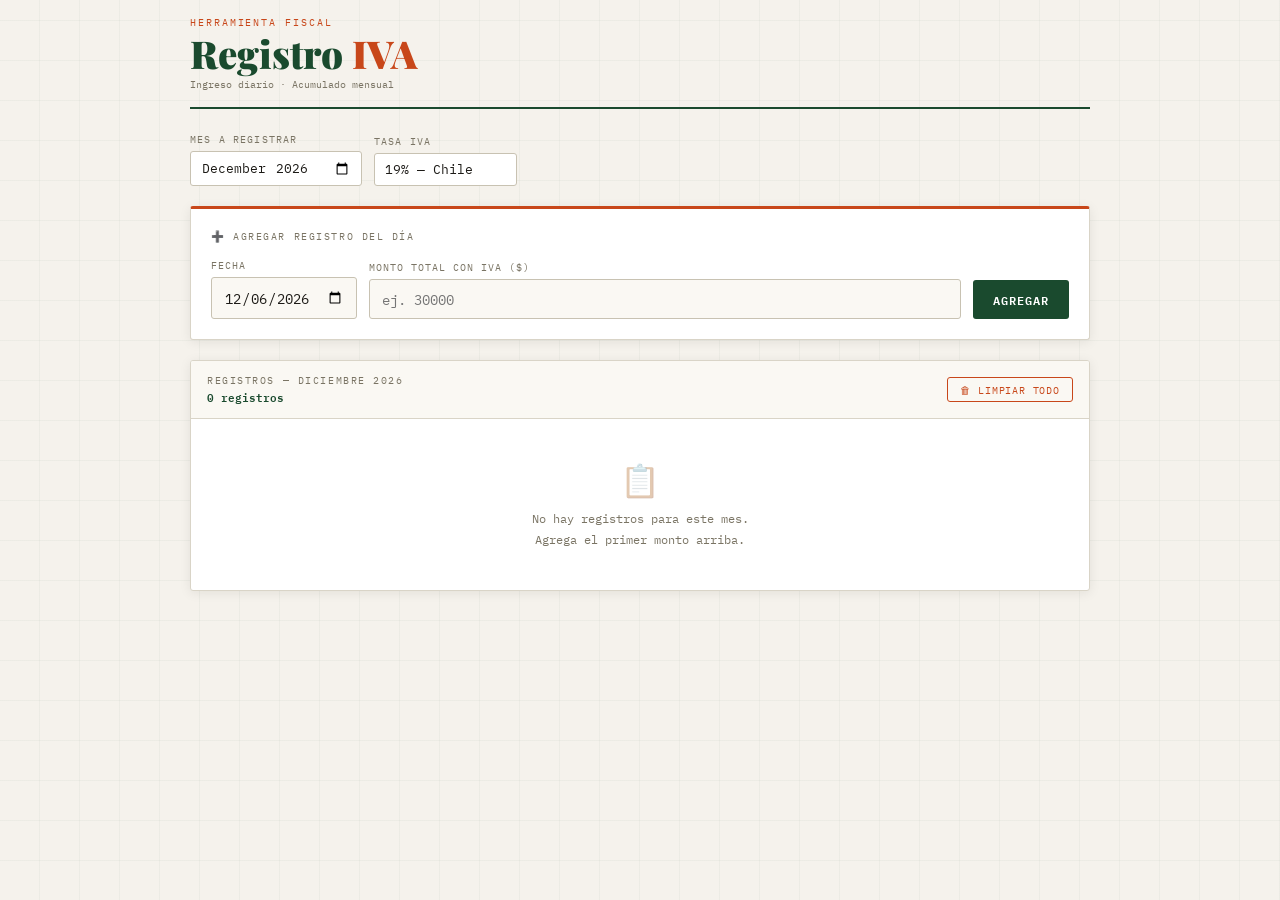
==== index.html @ b6eb161d "Pagina de inicio en progreso" ====
<!DOCTYPE html>
<html lang="es">
<head>
<meta charset="UTF-8"/>
<meta name="viewport" content="width=device-width, initial-scale=1.0"/>
<title>Registro IVA Mensual</title>
<link href="https://fonts.googleapis.com/css2?family=IBM+Plex+Mono:wght@400;500;600&family=Playfair+Display:wght@700;900&display=swap" rel="stylesheet"/>
<style>
*,*::before,*::after{box-sizing:border-box;margin:0;padding:0}

:root{
  --bg:#f5f2ec;
  --surface:#ffffff;
  --surface2:#faf8f3;
  --border:#d9d4c7;
  --border2:#c8c2b2;
  --accent:#1a4a2e;
  --accent2:#c8471a;
  --accent3:#e8c84a;
  --text:#1c1a16;
  --muted:#7a7464;
  --green:#1a6b3a;
  --green-bg:#e8f5ee;
  --red-bg:#fdf0ec;
  --total-bg:#1a4a2e;
  --total-text:#f5f2ec;
  --shadow:0 2px 12px rgba(26,22,16,0.08);
  --radius:3px;
}

body{
  background:var(--bg);
  color:var(--text);
  font-family:'IBM Plex Mono',monospace;
  min-height:100vh;
  padding:1rem;
  background-image:
    repeating-linear-gradient(0deg,transparent,transparent 39px,rgba(26,74,46,0.04) 39px,rgba(26,74,46,0.04) 40px),
    repeating-linear-gradient(90deg,transparent,transparent 39px,rgba(26,74,46,0.04) 39px,rgba(26,74,46,0.04) 40px);
}

/* ── LAYOUT ── */
.app{max-width:900px;margin:0 auto}

/* ── HEADER ── */
.app-header{
  display:flex;
  align-items:flex-end;
  justify-content:space-between;
  flex-wrap:wrap;
  gap:1rem;
  margin-bottom:1.5rem;
  padding-bottom:1rem;
  border-bottom:2px solid var(--accent);
}
.header-left{}
.header-eyebrow{
  font-size:0.6rem;
  letter-spacing:0.2em;
  text-transform:uppercase;
  color:var(--accent2);
  margin-bottom:0.3rem;
}
h1{
  font-family:'Playfair Display',serif;
  font-size:clamp(1.6rem,5vw,2.4rem);
  font-weight:900;
  line-height:1;
  color:var(--accent);
}
h1 span{color:var(--accent2)}
.header-meta{
  font-size:0.65rem;
  color:var(--muted);
  margin-top:0.3rem;
}

/* ── RATE & MONTH BAR ── */
.config-bar{
  display:flex;
  gap:0.75rem;
  flex-wrap:wrap;
  margin-bottom:1.25rem;
  align-items:flex-end;
}
.config-field{display:flex;flex-direction:column;gap:0.3rem}
.config-field label{font-size:0.6rem;letter-spacing:0.12em;text-transform:uppercase;color:var(--muted)}
.config-field select,
.config-field input[type="number"],
.config-field input[type="month"]{
  padding:0.45rem 0.65rem;
  background:var(--surface);
  border:1px solid var(--border2);
  color:var(--text);
  font-family:'IBM Plex Mono',monospace;
  font-size:0.82rem;
  outline:none;
  border-radius:var(--radius);
  transition:border-color 0.15s;
  -webkit-appearance:none;
}
.config-field select:focus,
.config-field input:focus{border-color:var(--accent)}
.config-field input[type="number"]{width:90px}

/* ── INPUT CARD ── */
.input-card{
  background:var(--surface);
  border:1px solid var(--border);
  border-top:3px solid var(--accent2);
  padding:1.25rem;
  margin-bottom:1.25rem;
  box-shadow:var(--shadow);
  border-radius:var(--radius);
}
.input-card-title{
  font-size:0.65rem;
  letter-spacing:0.15em;
  text-transform:uppercase;
  color:var(--muted);
  margin-bottom:1rem;
}
.input-row{
  display:grid;
  grid-template-columns:auto 1fr auto;
  gap:0.75rem;
  align-items:flex-end;
  flex-wrap:wrap;
}
@media(max-width:520px){
  .input-row{grid-template-columns:1fr 1fr;row-gap:0.75rem}
  .input-row .btn-add{grid-column:1/-1}
}
.input-field{display:flex;flex-direction:column;gap:0.3rem}
.input-field label{font-size:0.6rem;letter-spacing:0.1em;text-transform:uppercase;color:var(--muted)}
.input-field input{
  padding:0.6rem 0.75rem;
  background:var(--surface2);
  border:1px solid var(--border2);
  color:var(--text);
  font-family:'IBM Plex Mono',monospace;
  font-size:0.9rem;
  outline:none;
  border-radius:var(--radius);
  transition:border-color 0.15s;
  width:100%;
}
.input-field input:focus{border-color:var(--accent2);background:#fff}
.preview-chips{
  display:flex;
  gap:0.5rem;
  flex-wrap:wrap;
  margin-top:0.75rem;
  font-size:0.72rem;
  color:var(--muted);
}
.chip{
  background:var(--surface2);
  border:1px solid var(--border);
  padding:3px 10px;
  border-radius:20px;
}
.chip strong{color:var(--green)}

.btn-add{
  padding:0.6rem 1.25rem;
  background:var(--accent);
  border:none;
  color:#fff;
  font-family:'IBM Plex Mono',monospace;
  font-size:0.78rem;
  font-weight:600;
  letter-spacing:0.08em;
  text-transform:uppercase;
  cursor:pointer;
  border-radius:var(--radius);
  transition:all 0.15s;
  white-space:nowrap;
  align-self:flex-end;
}
.btn-add:hover{background:#1f5c38;transform:translateY(-1px)}
.btn-add:active{transform:translateY(0)}

/* ── TABLE SECTION ── */
.table-section{
  background:var(--surface);
  border:1px solid var(--border);
  box-shadow:var(--shadow);
  border-radius:var(--radius);
  overflow:hidden;
  margin-bottom:1.25rem;
}
.table-header{
  display:flex;
  align-items:center;
  justify-content:space-between;
  padding:0.75rem 1rem;
  border-bottom:1px solid var(--border);
  background:var(--surface2);
  flex-wrap:wrap;
  gap:0.5rem;
}
.table-title{
  font-size:0.65rem;
  letter-spacing:0.15em;
  text-transform:uppercase;
  color:var(--muted);
}
.record-count{
  font-size:0.7rem;
  color:var(--accent);
  font-weight:600;
}
.btn-clear-all{
  padding:0.3rem 0.75rem;
  background:transparent;
  border:1px solid var(--accent2);
  color:var(--accent2);
  font-family:'IBM Plex Mono',monospace;
  font-size:0.65rem;
  letter-spacing:0.08em;
  text-transform:uppercase;
  cursor:pointer;
  border-radius:var(--radius);
  transition:all 0.15s;
}
.btn-clear-all:hover{background:var(--accent2);color:#fff}

/* Table scroll wrapper */
.table-scroll{overflow-x:auto;-webkit-overflow-scrolling:touch}

table{
  width:100%;
  border-collapse:collapse;
  font-size:0.8rem;
  min-width:480px;
}
thead tr{background:var(--accent);color:#fff}
thead th{
  padding:0.6rem 0.9rem;
  text-align:right;
  font-weight:500;
  font-size:0.65rem;
  letter-spacing:0.1em;
  text-transform:uppercase;
  white-space:nowrap;
}
thead th:first-child{text-align:left}
thead th:last-child{text-align:center;width:60px}

tbody tr{
  border-bottom:1px solid var(--border);
  transition:background 0.1s;
  animation:rowIn 0.25s ease both;
}
tbody tr:hover{background:var(--surface2)}
tbody tr:last-child{border-bottom:none}

@keyframes rowIn{
  from{opacity:0;transform:translateY(-6px)}
  to{opacity:1;transform:translateY(0)}
}

td{
  padding:0.55rem 0.9rem;
  text-align:right;
  vertical-align:middle;
  white-space:nowrap;
}
td:first-child{text-align:left;color:var(--muted);font-size:0.75rem}
td.amt{color:var(--text);font-weight:500}
td.net{color:var(--green)}
td.tax{color:var(--accent2)}
td.actions{text-align:center;padding:0.4rem}

.btn-del{
  background:none;
  border:1px solid var(--border);
  color:var(--muted);
  cursor:pointer;
  font-size:0.8rem;
  padding:3px 8px;
  border-radius:var(--radius);
  transition:all 0.15s;
  font-family:'IBM Plex Mono',monospace;
}
.btn-del:hover{border-color:var(--accent2);color:var(--accent2);background:var(--red-bg)}

/* TOTAL ROW */
tfoot tr{background:var(--total-bg);color:var(--total-text)}
tfoot td{
  padding:0.8rem 0.9rem;
  font-weight:600;
  font-size:0.82rem;
}
tfoot td:first-child{
  font-family:'Playfair Display',serif;
  font-size:0.85rem;
  font-weight:700;
  letter-spacing:0.05em;
}
tfoot td.t-net{color:#7dd4a0}
tfoot td.t-tax{color:#f4a87a}

/* Empty state */
.empty-state{
  text-align:center;
  padding:2.5rem 1rem;
  color:var(--muted);
}
.empty-state .empty-icon{font-size:2rem;margin-bottom:0.5rem;opacity:0.4}
.empty-state p{font-size:0.75rem;line-height:1.7}

/* ── TOAST ── */
.toast{
  position:fixed;
  bottom:1.5rem;
  left:50%;
  transform:translateX(-50%) translateY(20px);
  background:var(--accent);
  color:#fff;
  padding:0.6rem 1.25rem;
  font-size:0.75rem;
  border-radius:30px;
  opacity:0;
  transition:all 0.3s;
  pointer-events:none;
  z-index:999;
  white-space:nowrap;
}
.toast.show{opacity:1;transform:translateX(-50%) translateY(0)}

/* ── RESPONSIVE ── */
@media(max-width:600px){
  body{padding:0.75rem}
  .config-bar{gap:0.5rem}
  .input-card{padding:1rem}
  .app-header{margin-bottom:1rem}
  table{font-size:0.72rem}
  thead th,td{padding:0.5rem 0.6rem}
}
</style>
</head>
<body>

<div class="app">

  <!-- HEADER -->
  <header class="app-header">
    <div class="header-left">
      <div class="header-eyebrow">Herramienta fiscal</div>
      <h1>Registro <span>IVA</span></h1>
      <div class="header-meta">Ingreso diario · Acumulado mensual</div>
    </div>
  </header>

  <!-- CONFIG -->
  <div class="config-bar">
    <div class="config-field">
      <label>Mes a registrar</label>
      <input type="month" id="monthPicker"/>
    </div>
    <div class="config-field">
      <label>Tasa IVA</label>
      <select id="rateSel">
        <option value="19">19% — Chile</option>
        <option value="16">16% — México</option>
        <option value="21">21% — Argentina</option>
        <option value="12">12% — Ecuador</option>
        <option value="custom">Personalizada</option>
      </select>
    </div>
    <div class="config-field" id="customRateField" style="display:none">
      <label>Tasa %</label>
      <input type="number" id="customRateInput" placeholder="ej. 10" min="0" max="100" step="0.1"/>
    </div>
  </div>

  <!-- INPUT CARD -->
  <div class="input-card">
    <div class="input-card-title">➕ Agregar registro del día</div>
    <div class="input-row">
      <div class="input-field">
        <label>Fecha</label>
        <input type="date" id="entryDate"/>
      </div>
      <div class="input-field">
        <label>Monto total con IVA ($)</label>
        <input type="number" id="entryAmount" placeholder="ej. 30000" min="0" step="1"/>
      </div>
      <button class="btn-add" onclick="addEntry()">Agregar</button>
    </div>
    <div class="preview-chips" id="previewChips" style="display:none">
      <span class="chip">Neto: <strong id="prevNet">—</strong></span>
      <span class="chip">IVA: <strong id="prevTax">—</strong></span>
    </div>
  </div>

  <!-- TABLE -->
  <div class="table-section">
    <div class="table-header">
      <div>
        <div class="table-title" id="tableTitle">Registros del mes</div>
        <div class="record-count" id="recordCount">0 registros</div>
      </div>
      <button class="btn-clear-all" onclick="clearAll()">🗑 Limpiar todo</button>
    </div>
    <div class="table-scroll">
      <table id="mainTable">
        <thead>
          <tr>
            <th>Fecha</th>
            <th>Total con IVA</th>
            <th>Neto sin IVA</th>
            <th>IVA</th>
            <th>—</th>
          </tr>
        </thead>
        <tbody id="tableBody"></tbody>
        <tfoot id="tableFoot"></tfoot>
      </table>
    </div>
    <div class="empty-state" id="emptyState">
      <div class="empty-icon">📋</div>
      <p>No hay registros para este mes.<br>Agrega el primer monto arriba.</p>
    </div>
  </div>

</div>

<div class="toast" id="toast"></div>

<script>
// ── STATE ──
let entries = {}; // { "YYYY-MM": [ {date, amount, net, tax}, ... ] }
let currentMonth = '';
let currentRate = 19;

const STORAGE_KEY = 'iva_entries_v1';

// ── INIT ──
function init(){
  // Load from localStorage
  try {
    const saved = localStorage.getItem(STORAGE_KEY);
    if(saved) entries = JSON.parse(saved);
  } catch(e){ entries = {}; }

  // Set month picker to current month
  const now = new Date();
  const ym = now.toISOString().slice(0,7);
  document.getElementById('monthPicker').value = ym;
  currentMonth = ym;

  // Set date to today
  document.getElementById('entryDate').value = now.toISOString().slice(0,10);

  // Rate selector
  document.getElementById('rateSel').addEventListener('change', onRateChange);
  document.getElementById('customRateInput').addEventListener('input', onRateChange);
  document.getElementById('monthPicker').addEventListener('change', e => {
    currentMonth = e.target.value;
    renderTable();
  });
  document.getElementById('entryAmount').addEventListener('input', updatePreview);

  renderTable();
}

function onRateChange(){
  const sel = document.getElementById('rateSel').value;
  const customField = document.getElementById('customRateField');
  if(sel === 'custom'){
    customField.style.display = 'flex';
    currentRate = parseFloat(document.getElementById('customRateInput').value) || 0;
  } else {
    customField.style.display = 'none';
    currentRate = parseFloat(sel);
  }
  updatePreview();
  renderTable();
}

function getRate(){
  const sel = document.getElementById('rateSel').value;
  if(sel === 'custom') return parseFloat(document.getElementById('customRateInput').value) || 0;
  return parseFloat(sel);
}

function calcFromGross(gross){
  const r = getRate() / 100;
  const net = gross / (1 + r);
  const tax = gross - net;
  return { net: Math.round(net), tax: Math.round(tax) };
}

function updatePreview(){
  const raw = parseFloat(document.getElementById('entryAmount').value);
  const chips = document.getElementById('previewChips');
  if(!raw || raw <= 0){ chips.style.display='none'; return; }
  const {net, tax} = calcFromGross(raw);
  document.getElementById('prevNet').textContent = fmt(net);
  document.getElementById('prevTax').textContent = fmt(tax);
  chips.style.display = 'flex';
}

// ── ADD ──
function addEntry(){
  const dateVal = document.getElementById('entryDate').value;
  const amountVal = parseFloat(document.getElementById('entryAmount').value);
  if(!dateVal){ showToast('Selecciona una fecha'); return; }
  if(!amountVal || amountVal <= 0){ showToast('Ingresa un monto válido'); return; }
  const rate = getRate();
  if(!rate || rate <= 0){ showToast('Define una tasa de IVA válida'); return; }

  const {net, tax} = calcFromGross(amountVal);
  const entryMonth = dateVal.slice(0,7);

  if(!entries[entryMonth]) entries[entryMonth] = [];

  // Check duplicate date — ask / allow multiple per day
  entries[entryMonth].push({ date: dateVal, amount: Math.round(amountVal), net, tax });
  entries[entryMonth].sort((a,b) => a.date.localeCompare(b.date));

  save();
  currentMonth = entryMonth;
  document.getElementById('monthPicker').value = entryMonth;
  renderTable();
  document.getElementById('entryAmount').value = '';
  document.getElementById('previewChips').style.display = 'none';
  showToast('✓ Registro agregado');
}

// ── DELETE ──
function deleteEntry(month, idx){
  if(!entries[month]) return;
  entries[month].splice(idx, 1);
  if(entries[month].length === 0) delete entries[month];
  save();
  renderTable();
  showToast('Registro eliminado');
}

// ── CLEAR ALL ──
function clearAll(){
  if(!entries[currentMonth] || entries[currentMonth].length === 0){ showToast('No hay registros este mes'); return; }
  if(!confirm(`¿Eliminar todos los registros de ${fmtMonth(currentMonth)}?`)) return;
  delete entries[currentMonth];
  save();
  renderTable();
  showToast('Mes limpiado');
}

// ── SAVE ──
function save(){
  try { localStorage.setItem(STORAGE_KEY, JSON.stringify(entries)); } catch(e){}
}

// ── RENDER ──
function renderTable(){
  const month = document.getElementById('monthPicker').value || currentMonth;
  const rows = entries[month] || [];
  const tbody = document.getElementById('tableBody');
  const tfoot = document.getElementById('tableFoot');
  const emptyState = document.getElementById('emptyState');
  const recordCount = document.getElementById('recordCount');
  const tableTitle = document.getElementById('tableTitle');

  tableTitle.textContent = `Registros — ${fmtMonth(month)}`;
  recordCount.textContent = rows.length + (rows.length === 1 ? ' registro' : ' registros');

  if(rows.length === 0){
    tbody.innerHTML = '';
    tfoot.innerHTML = '';
    emptyState.style.display = 'block';
    document.getElementById('mainTable').style.display = 'none';
    return;
  }
  emptyState.style.display = 'none';
  document.getElementById('mainTable').style.display = 'table';

  tbody.innerHTML = rows.map((r,i) => `
    <tr>
      <td>${fmtDate(r.date)}</td>
      <td class="amt">$ ${fmt(r.amount)}</td>
      <td class="net">$ ${fmt(r.net)}</td>
      <td class="tax">$ ${fmt(r.tax)}</td>
      <td class="actions">
        <button class="btn-del" onclick="deleteEntry('${month}',${i})" title="Eliminar">✕</button>
      </td>
    </tr>
  `).join('');

  const totAmount = rows.reduce((s,r)=>s+r.amount,0);
  const totNet    = rows.reduce((s,r)=>s+r.net,0);
  const totTax    = rows.reduce((s,r)=>s+r.tax,0);

  tfoot.innerHTML = `
    <tr>
      <td>TOTAL ${fmtMonth(month)}</td>
      <td>$ ${fmt(totAmount)}</td>
      <td class="t-net">$ ${fmt(totNet)}</td>
      <td class="t-tax">$ ${fmt(totTax)}</td>
      <td></td>
    </tr>
  `;
}

// ── HELPERS ──
function fmt(n){
  return Math.round(n).toLocaleString('es-CL');
}

function fmtDate(d){
  const [y,m,day] = d.split('-');
  return `${day}-${m}-${y}`;
}

function fmtMonth(ym){
  if(!ym) return '';
  const [y,m] = ym.split('-');
  const months = ['Enero','Febrero','Marzo','Abril','Mayo','Junio','Julio','Agosto','Septiembre','Octubre','Noviembre','Diciembre'];
  return `${months[parseInt(m)-1]} ${y}`;
}

function showToast(msg){
  const t = document.getElementById('toast');
  t.textContent = msg;
  t.classList.add('show');
  setTimeout(()=>t.classList.remove('show'), 2200);
}

init();
</script>
</body>
</html>
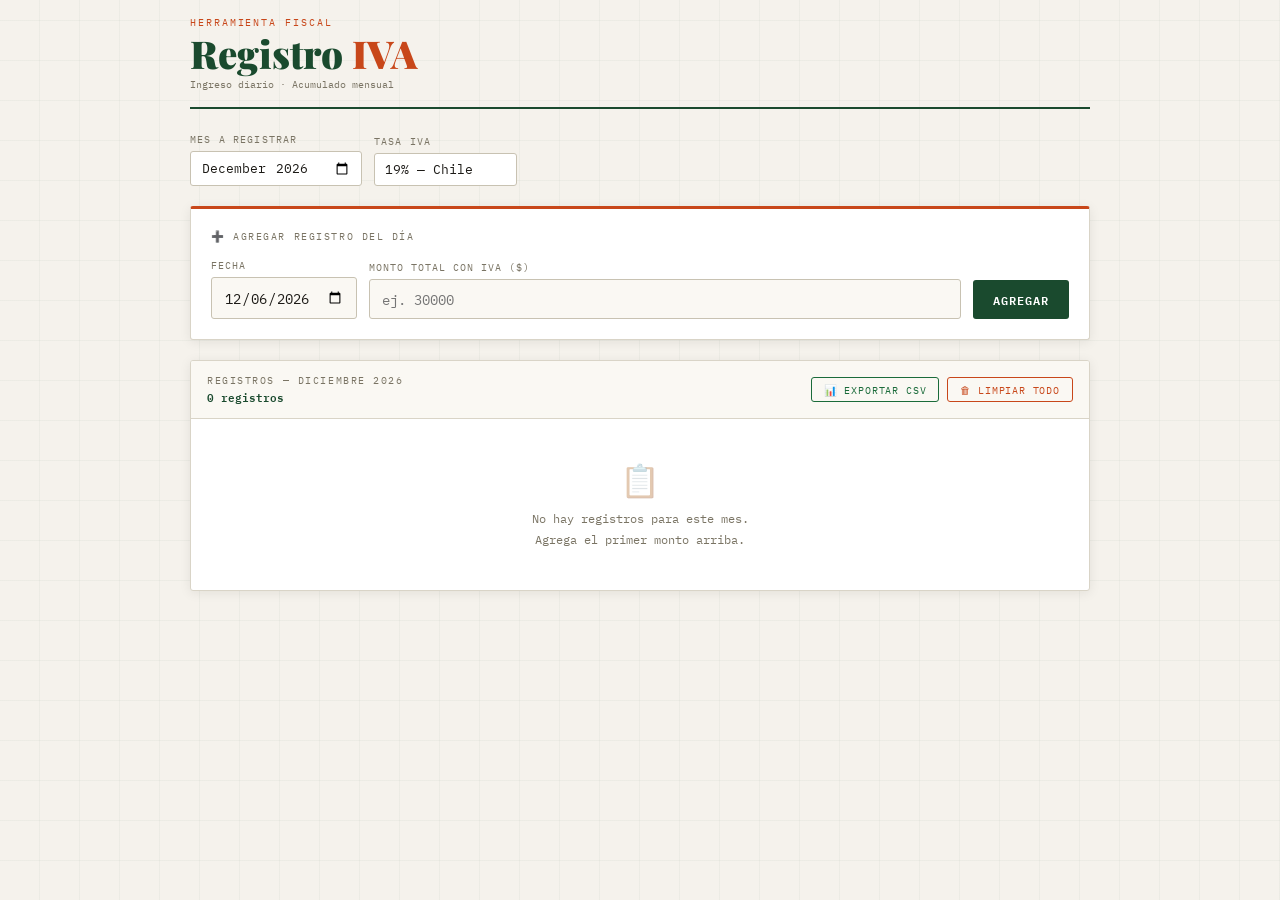
==== commit 093fe0de: "se agrego archivo index y boton exportar csv" ====
--- a/index.html
+++ b/index.html
@@ -53,7 +53,6 @@
   padding-bottom:1rem;
   border-bottom:2px solid var(--accent);
 }
-.header-left{}
 .header-eyebrow{
   font-size:0.6rem;
   letter-spacing:0.2em;
@@ -100,7 +99,7 @@
   -webkit-appearance:none;
 }
 .config-field select:focus,
-.config-field input:focus{border-color:var(--accent)}
+.config-field input:focus{border-color:var(--accent);}
 .config-field input[type="number"]{width:90px}
 
 /* ── INPUT CARD ── */
@@ -211,7 +210,8 @@
   color:var(--accent);
   font-weight:600;
 }
-.btn-clear-all{
+.btn-clear-all,
+.btn-export{
   padding:0.3rem 0.75rem;
   background:transparent;
   border:1px solid var(--accent2);
@@ -224,7 +224,18 @@
   border-radius:var(--radius);
   transition:all 0.15s;
 }
-.btn-clear-all:hover{background:var(--accent2);color:#fff}
+.btn-clear-all:hover,
+.btn-export:hover{
+  background:var(--accent2);
+  color:#fff
+}
+.btn-export{
+  border-color:var(--green);
+  color:var(--green);
+}
+.btn-export:hover{
+  background:var(--green);
+}
 
 /* Table scroll wrapper */
 .table-scroll{overflow-x:auto;-webkit-overflow-scrolling:touch}
@@ -403,7 +414,10 @@
         <div class="table-title" id="tableTitle">Registros del mes</div>
         <div class="record-count" id="recordCount">0 registros</div>
       </div>
-      <button class="btn-clear-all" onclick="clearAll()">🗑 Limpiar todo</button>
+      <div style="display:flex;gap:0.5rem">
+        <button class="btn-export" onclick="exportToExcel()" title="Exportar CSV">📊 Exportar CSV</button>
+        <button class="btn-clear-all" onclick="clearAll()">🗑 Limpiar todo</button>
+      </div>
     </div>
     <div class="table-scroll">
       <table id="mainTable">
@@ -630,6 +644,71 @@
   setTimeout(()=>t.classList.remove('show'), 2200);
 }
 
+// ── EXPORT TO EXCEL ──
+function exportToExcel(){
+  const month = document.getElementById('monthPicker').value || currentMonth;
+  const rows = entries[month] || [];
+  
+  if(rows.length === 0){
+    showToast('No hay registros para exportar');
+    return;
+  }
+  
+  const rate = getRate();
+  const monthName = fmtMonth(month);
+  const filename = `Registros_IVA_${month}.csv`;
+  
+  const csvData = [
+    ['Registro de IVA - ' + monthName],
+    ['Tasa IVA: ' + rate + '%'],
+    [],
+    ['Fecha', 'Total con IVA', 'Neto sin IVA', 'IVA'],
+  ];
+  
+  rows.forEach(r => {
+    csvData.push([
+      r.date,
+      r.amount,
+      r.net,
+      r.tax
+    ]);
+  });
+  
+  const totAmount = rows.reduce((s,r)=>s+r.amount,0);
+  const totNet    = rows.reduce((s,r)=>s+r.net,0);
+  const totTax    = rows.reduce((s,r)=>s+r.tax,0);
+  
+  csvData.push([]);
+  csvData.push([
+    'TOTAL',
+    totAmount,
+    totNet,
+    totTax
+  ]);
+  
+  exportToCsv(csvData, filename);
+}
+
+function exportToCsv(data, filename){
+  const csv = data.map(row => row.map(cell => {
+    if(cell === null || cell === undefined) return '';
+    const value = String(cell).replace(/"/g, '""');
+    return `"${value}"`;
+  }).join(',')).join('\r\n');
+  
+  const blob = new Blob([csv], { type: 'text/csv;charset=utf-8;' });
+  const link = document.createElement('a');
+  const url = URL.createObjectURL(blob);
+  link.setAttribute('href', url);
+  link.setAttribute('download', filename);
+  link.style.visibility = 'hidden';
+  document.body.appendChild(link);
+  link.click();
+  document.body.removeChild(link);
+  URL.revokeObjectURL(url);
+  showToast('✓ Descargado en CSV');
+}
+
 init();
 </script>
 </body>
